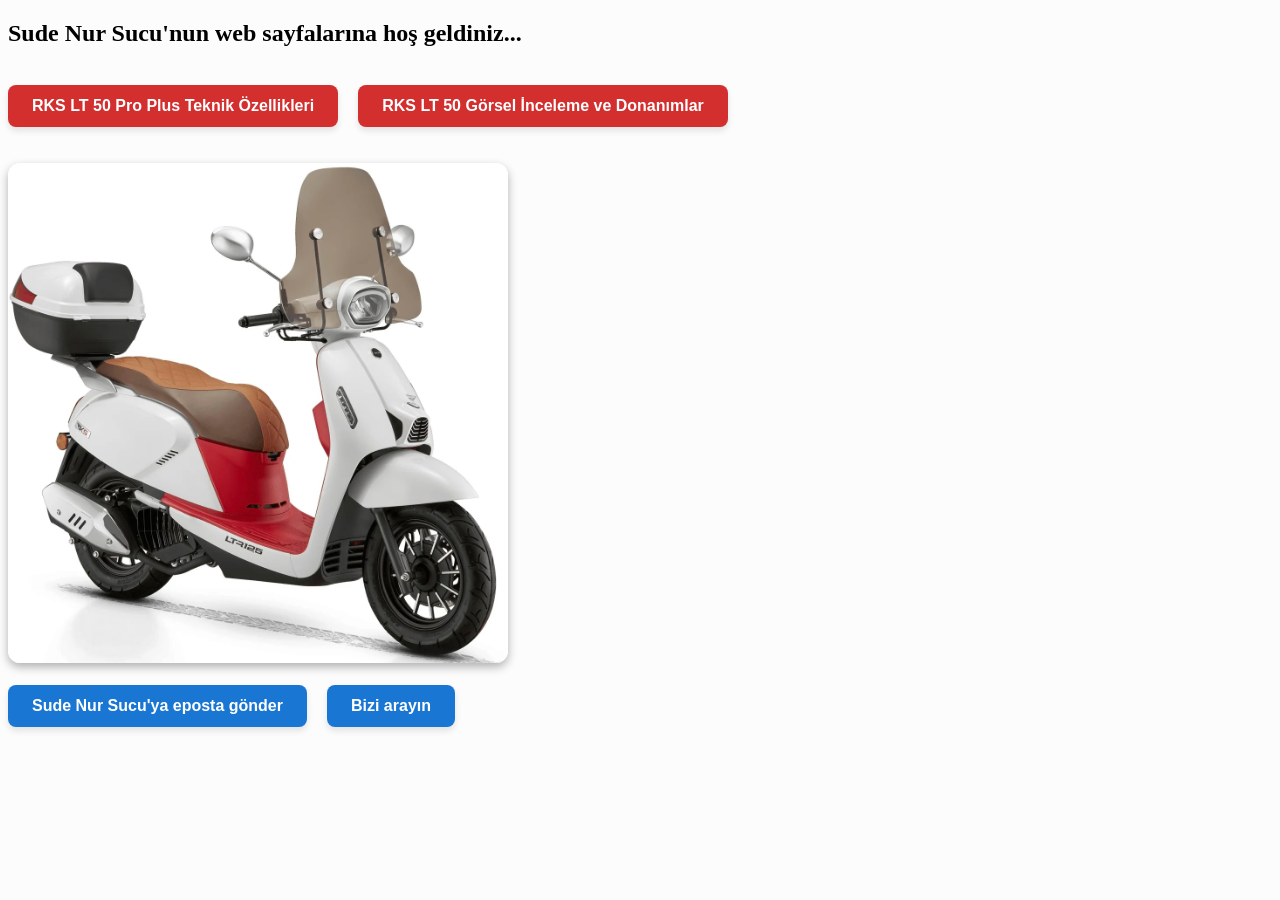
==== index.html @ bdb7a24f "Add files via upload" ====
<!DOCTYPE html>
<html lang="tr">

<head>
    <meta charset="UTF-8">
    <meta name="viewport" content="width=device-width, initial-scale=1.0">
    <title>Sude Nur Sucu - RKS LT 50 Pro Plus</title>

    <style>
        #ana-baslik {
            color: darkred;
            font-family: Arial, sans-serif;
            text-align: center;
        }

        /* Modern Buton Tasarımları */
        .modern-btn {
            background-color: #d32f2f; /* RKS Kırmızısı */
            color: white !important;
            padding: 12px 24px;
            text-align: center;
            text-decoration: none !important;
            display: inline-block;
            font-size: 16px;
            font-family: Arial, sans-serif;
            font-weight: bold;
            border-radius: 8px; /* Yuvarlak Köşe */
            transition: 0.3s; /* Animasyon geçişi */
            box-shadow: 0 4px 6px rgba(0,0,0,0.1);
        }

        .modern-btn:hover {
            background-color: #b71c1c; /* Koyu kırmızı hover */
            transform: translateY(-2px); /* Tıklanma hissi */
            box-shadow: 0 6px 8px rgba(0,0,0,0.2);
        }

        .iletisim-btn {
            background-color: #1976d2; /* Mavi Tonu */
        }

        .iletisim-btn:hover {
            background-color: #1565c0;
        }
    </style>

    <link rel="stylesheet" href="styles.css?v=2">
</head>

<body>

    <!-- Üst Yönlendirmeler (Hocanın İstediği Format) -->
    <h2>Sude Nur Sucu'nun web sayfalarına hoş geldiniz...</h2>
    <br>
    
    <!-- Linkler içeriğe uygun şekilde adlandırıldı -->
    <a href="teknik_ozellikler.html" class="modern-btn">RKS LT 50 Pro Plus Teknik Özellikleri</a>
    &nbsp;&nbsp;&nbsp; <!-- Yan yana durmaları için boşluk bırakıldı -->
    <a href="gorsel_inceleme.html" class="modern-btn">RKS LT 50 Görsel İnceleme ve Donanımlar</a>
    <br><br><br>

    <!-- Ana Manzara Resmi Yerine Motor Resmi Eklendi -->
    <img src="rkslt50proplus.jpg.webp" alt="RKS LT 50 Pro Plus Ana Görsel" width="500" style="border-radius: 12px; box-shadow: 0 4px 10px rgba(0,0,0,0.3);">
    <br><br>
    
    <!-- İletişim Bağlantıları -->
    <a href="mailto:sudenursucu@ornek.com" class="modern-btn iletisim-btn">Sude Nur Sucu'ya eposta gönder</a>
    &nbsp;&nbsp;&nbsp;
    <a href="tel:+905555555555" class="modern-btn iletisim-btn">Bizi arayın</a>
    <br><br>

</body>
</html>
---- styles.css ----
/* Bu dosya sitenin Harici (External) CSS dosyasıdır. */

/* Siteye genel kurallar buradan verilir, o yüzden diğer sayfalara da bu dosyayı bağladığımızda hepsinin tasarımı aynı olur. */
body {
    /* İstersen bütün arka planı buradan değiştirebilirsin. Şimdilik sitemizin arka planı çok uçuk bir gri olacak. */
    background-color: #fcfcfc; 
}

/* Bu sınıfa sahip kutuların etrafına boşluk (margin), iç boşluk (padding) ve kalınlık (bold) vs. ekledik */
.css-kutu-ornek {
    border: 2px solid DodgerBlue;  /* Kutuya 2 piksel kalınlığında düz ve mavi bir çerçeve çiztik */
    padding: 30px;                 /* Çerçeve çizgisi ile içerideki yazı arasında 30 piksellik bir (İç Boşluk) yarattık */
    margin: 50px;                  /* Kutumuzun dışındaki diğer elemanlardan (paragraflar veya duvarlardan) 50 piksel (Dış Boşluk) bıraktık */
    background-color: AliceBlue;   /* Sadece bu kutucuğun arkaplan rengi çok açık bir mavi oldu */
    font-family: Arial, Helvetica, sans-serif; /* Bu kutudaki yazı fontu Arial şekline dönüşsün */
}

/* Sitemizdeki özel bağlantı metinlerinin genel renklerini belirleyelim */
.ozel-baglanti:link {
    color: green;
    background-color: transparent;
    text-decoration: none;
}

.ozel-baglanti:visited {
    color: pink;
    background-color: transparent;
    text-decoration: none;
}

.ozel-baglanti:hover {
    color: red;
    background-color: transparent;
    text-decoration: underline;
}

.ozel-baglanti:active {
    color: yellow;
    background-color: transparent;
    text-decoration: underline;
}

/* Sitemizde buton gibi görünen bir bağlantı tasarlayalım */
.baglanti-butonu {
    background-color: #f44336;
    color: white;
    padding: 15px 25px;
    text-align: center;
    text-decoration: none; /* Alt çizgiyi kaldırdık */
    display: inline-block;
}

.baglanti-butonu:hover, .baglanti-butonu:active {
    background-color: red;
}

/* Modern Buton Tasarımları (RKS Kırmızısı) */
.modern-btn {
    background-color: #d32f2f;
    color: white !important;
    padding: 12px 24px;
    text-align: center;
    text-decoration: none !important;
    display: inline-block;
    font-size: 16px;
    font-family: Arial, sans-serif;
    font-weight: bold;
    border-radius: 8px;
    transition: 0.3s;
    box-shadow: 0 4px 6px rgba(0,0,0,0.1);
}

.modern-btn:hover {
    background-color: #b71c1c;
    transform: translateY(-2px);
    box-shadow: 0 6px 8px rgba(0,0,0,0.2);
}

.iletisim-btn {
    background-color: #1976d2; /* Mavi Tonu */
}

.iletisim-btn:hover {
    background-color: #1565c0;
}
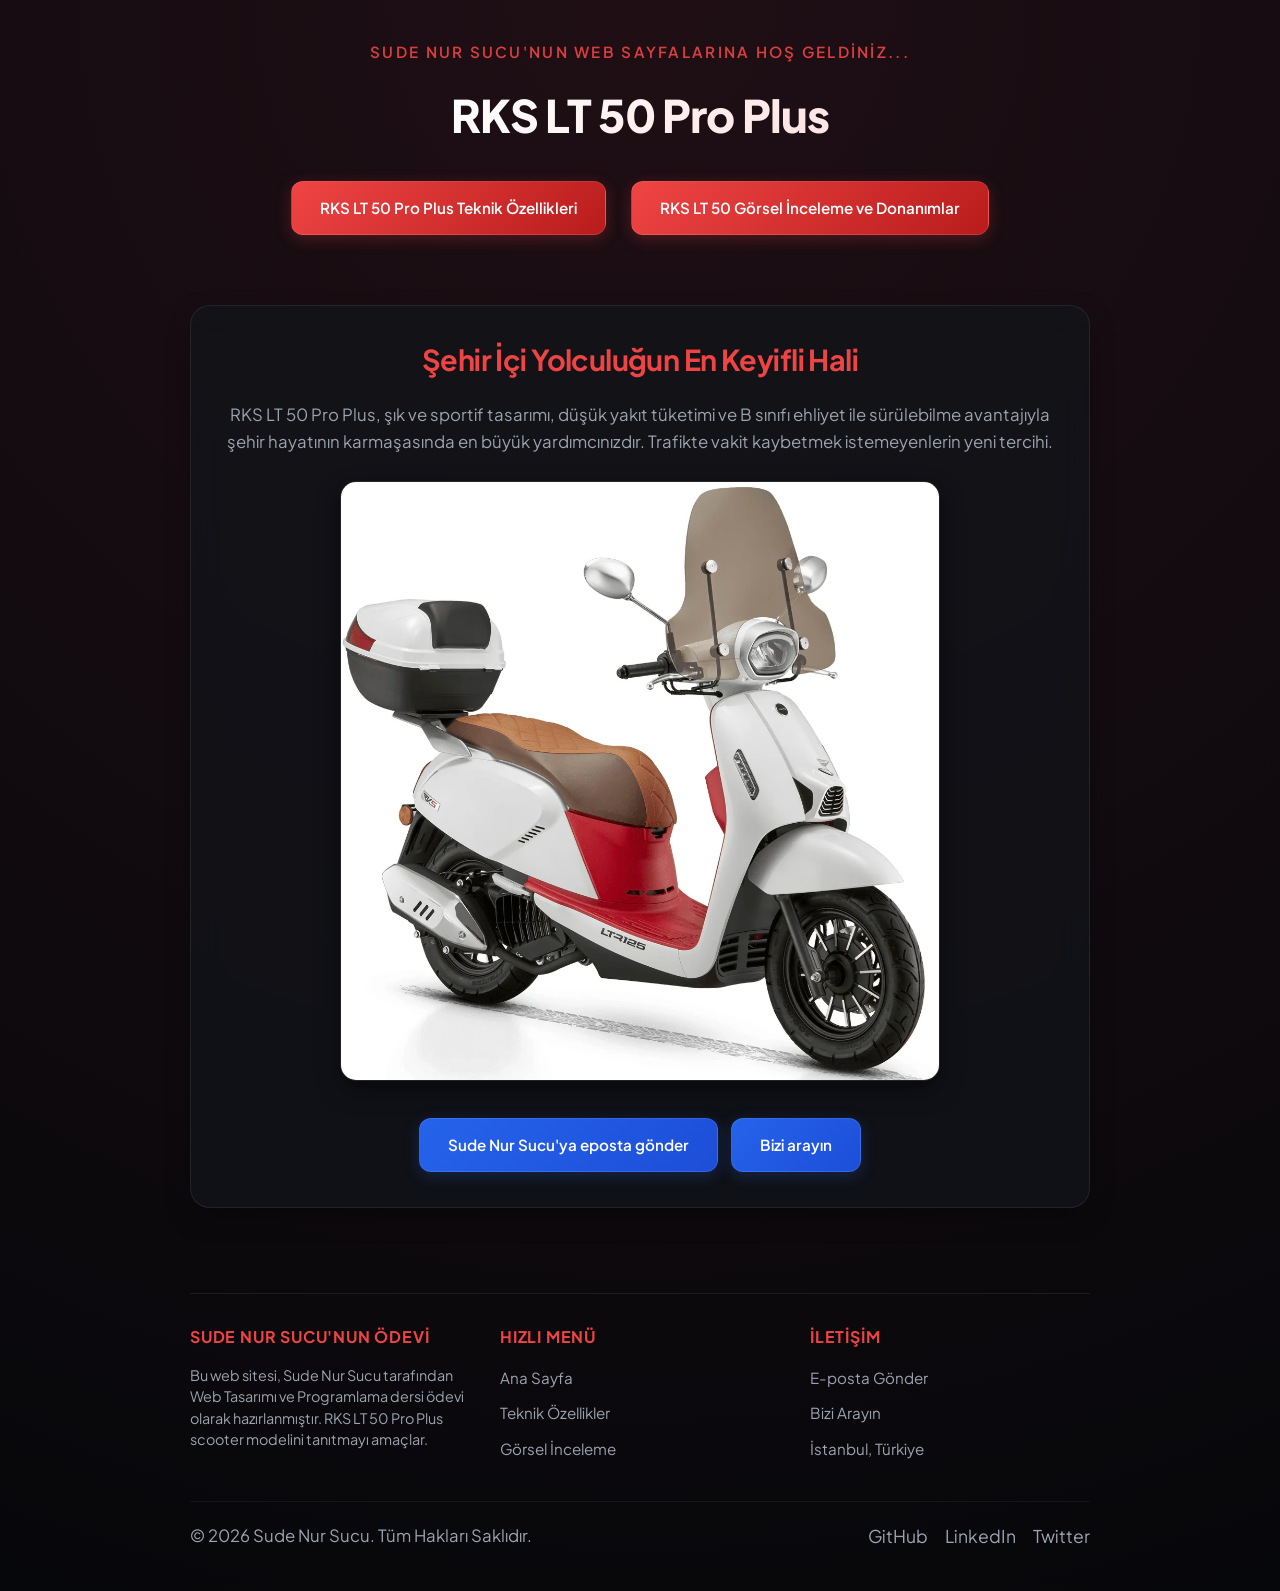
==== commit c8336fcd: "Add files via upload" ====
--- a/index.html
+++ b/index.html
@@ -5,69 +5,73 @@
     <meta charset="UTF-8">
     <meta name="viewport" content="width=device-width, initial-scale=1.0">
     <title>Sude Nur Sucu - RKS LT 50 Pro Plus</title>
-
-    <style>
-        #ana-baslik {
-            color: darkred;
-            font-family: Arial, sans-serif;
-            text-align: center;
-        }
-
-        /* Modern Buton Tasarımları */
-        .modern-btn {
-            background-color: #d32f2f; /* RKS Kırmızısı */
-            color: white !important;
-            padding: 12px 24px;
-            text-align: center;
-            text-decoration: none !important;
-            display: inline-block;
-            font-size: 16px;
-            font-family: Arial, sans-serif;
-            font-weight: bold;
-            border-radius: 8px; /* Yuvarlak Köşe */
-            transition: 0.3s; /* Animasyon geçişi */
-            box-shadow: 0 4px 6px rgba(0,0,0,0.1);
-        }
-
-        .modern-btn:hover {
-            background-color: #b71c1c; /* Koyu kırmızı hover */
-            transform: translateY(-2px); /* Tıklanma hissi */
-            box-shadow: 0 6px 8px rgba(0,0,0,0.2);
-        }
-
-        .iletisim-btn {
-            background-color: #1976d2; /* Mavi Tonu */
-        }
-
-        .iletisim-btn:hover {
-            background-color: #1565c0;
-        }
-    </style>
-
-    <link rel="stylesheet" href="styles.css?v=2">
+    <link rel="stylesheet" href="styles.css?v=3">
 </head>
 
 <body>
 
-    <!-- Üst Yönlendirmeler (Hocanın İstediği Format) -->
-    <h2>Sude Nur Sucu'nun web sayfalarına hoş geldiniz...</h2>
-    <br>
+    <!-- Üst Yönlendirmeler -->
+    <div class="header-welcome">Sude Nur Sucu'nun web sayfalarına hoş geldiniz...</div>
+    <h1 id="ana-baslik">RKS LT 50 Pro Plus</h1>
     
-    <!-- Linkler içeriğe uygun şekilde adlandırıldı -->
-    <a href="teknik_ozellikler.html" class="modern-btn">RKS LT 50 Pro Plus Teknik Özellikleri</a>
-    &nbsp;&nbsp;&nbsp; <!-- Yan yana durmaları için boşluk bırakıldı -->
-    <a href="gorsel_inceleme.html" class="modern-btn">RKS LT 50 Görsel İnceleme ve Donanımlar</a>
-    <br><br><br>
+    <!-- Linkler / Navigasyon Menüsü -->
+    <div class="nav-container">
+        <a href="teknik_ozellikler.html" class="modern-btn">RKS LT 50 Pro Plus Teknik Özellikleri</a>
+        <a href="gorsel_inceleme.html" class="modern-btn">RKS LT 50 Görsel İnceleme ve Donanımlar</a>
+    </div>
 
-    <!-- Ana Manzara Resmi Yerine Motor Resmi Eklendi -->
-    <img src="rkslt50proplus.jpg.webp" alt="RKS LT 50 Pro Plus Ana Görsel" width="500" style="border-radius: 12px; box-shadow: 0 4px 10px rgba(0,0,0,0.3);">
-    <br><br>
-    
-    <!-- İletişim Bağlantıları -->
-    <a href="mailto:sudenursucu@ornek.com" class="modern-btn iletisim-btn">Sude Nur Sucu'ya eposta gönder</a>
-    &nbsp;&nbsp;&nbsp;
-    <a href="tel:+905555555555" class="modern-btn iletisim-btn">Bizi arayın</a>
-    <br><br>
+    <!-- Ana İçerik Kartı -->
+    <div class="content-box center-card">
+        <h2 style="margin-bottom: 20px;">Şehir İçi Yolculuğun En Keyifli Hali</h2>
+        <p>RKS LT 50 Pro Plus, şık ve sportif tasarımı, düşük yakıt tüketimi ve B sınıfı ehliyet ile sürülebilme avantajıyla şehir hayatının karmaşasında en büyük yardımcınızdır. Trafikte vakit kaybetmek istemeyenlerin yeni tercihi.</p>
+        
+        <!-- Ana Manzara Resmi Yerine Motor Resmi -->
+        <div style="margin: 25px 0;">
+            <img src="rkslt50proplus.jpg.webp" 
+                 alt="RKS LT 50 Pro Plus Ana Görsel" 
+                 style="border-radius: 16px; width: 100%; max-width: 600px; border: 1px solid var(--border-color);">
+        </div>
+        
+        <!-- İletişim Bağlantıları -->
+        <div style="margin-top: 25px;">
+            <a href="mailto:sudenursucu@ornek.com" class="modern-btn iletisim-btn">Sude Nur Sucu'ya eposta gönder</a>
+            <a href="tel:+905555555555" class="modern-btn iletisim-btn">Bizi arayın</a>
+        </div>
+    </div>
+
+    <!-- Footer Section -->
+    <footer>
+        <div class="footer-grid">
+            <div class="footer-col">
+                <h4>Sude Nur Sucu'nun Ödevi</h4>
+                <p>Bu web sitesi, Sude Nur Sucu tarafından Web Tasarımı ve Programlama dersi ödevi olarak hazırlanmıştır. RKS LT 50 Pro Plus scooter modelini tanıtmayı amaçlar.</p>
+            </div>
+            <div class="footer-col">
+                <h4>Hızlı Menü</h4>
+                <ul>
+                    <li><a href="index.html">Ana Sayfa</a></li>
+                    <li><a href="teknik_ozellikler.html">Teknik Özellikler</a></li>
+                    <li><a href="gorsel_inceleme.html">Görsel İnceleme</a></li>
+                </ul>
+            </div>
+            <div class="footer-col">
+                <h4>İletişim</h4>
+                <ul>
+                    <li><a href="mailto:sudenursucu@ornek.com">E-posta Gönder</a></li>
+                    <li><a href="tel:+905555555555">Bizi Arayın</a></li>
+                    <li><span style="color: var(--text-secondary); font-size: 0.95rem;">İstanbul, Türkiye</span></li>
+                </ul>
+            </div>
+        </div>
+        <div class="footer-bottom">
+            <p>&copy; 2026 Sude Nur Sucu. Tüm Hakları Saklıdır.</p>
+            <div class="social-links">
+                <a href="https://github.com" target="_blank">GitHub</a>
+                <a href="https://linkedin.com" target="_blank">LinkedIn</a>
+                <a href="https://twitter.com" target="_blank">Twitter</a>
+            </div>
+        </div>
+    </footer>
 
 </body>
 </html>
--- a/styles.css
+++ b/styles.css
@@ -1,85 +1,447 @@
-/* Bu dosya sitenin Harici (External) CSS dosyasıdır. */
-
-/* Siteye genel kurallar buradan verilir, o yüzden diğer sayfalara da bu dosyayı bağladığımızda hepsinin tasarımı aynı olur. */
+@import url('https://fonts.googleapis.com/css2?family=Plus+Jakarta+Sans:wght@300;400;500;600;700;800&display=swap');
+
+:root {
+    --bg-color: #06070a;
+    --card-bg: rgba(18, 20, 26, 0.75);
+    --border-color: rgba(255, 255, 255, 0.08);
+    --text-primary: #f3f4f6;
+    --text-secondary: #9ca3af;
+    --primary-color: #ef4444; /* RKS Kırmızısı */
+    --primary-hover: #dc2626;
+    --secondary-color: #2563eb; /* Mavi */
+    --secondary-hover: #1d4ed8;
+    --accent-glow: rgba(239, 68, 68, 0.15);
+}
+
+* {
+    box-sizing: border-box;
+    margin: 0;
+    padding: 0;
+}
+
 body {
-    /* İstersen bütün arka planı buradan değiştirebilirsin. Şimdilik sitemizin arka planı çok uçuk bir gri olacak. */
-    background-color: #fcfcfc; 
-}
-
-/* Bu sınıfa sahip kutuların etrafına boşluk (margin), iç boşluk (padding) ve kalınlık (bold) vs. ekledik */
-.css-kutu-ornek {
-    border: 2px solid DodgerBlue;  /* Kutuya 2 piksel kalınlığında düz ve mavi bir çerçeve çiztik */
-    padding: 30px;                 /* Çerçeve çizgisi ile içerideki yazı arasında 30 piksellik bir (İç Boşluk) yarattık */
-    margin: 50px;                  /* Kutumuzun dışındaki diğer elemanlardan (paragraflar veya duvarlardan) 50 piksel (Dış Boşluk) bıraktık */
-    background-color: AliceBlue;   /* Sadece bu kutucuğun arkaplan rengi çok açık bir mavi oldu */
-    font-family: Arial, Helvetica, sans-serif; /* Bu kutudaki yazı fontu Arial şekline dönüşsün */
-}
-
-/* Sitemizdeki özel bağlantı metinlerinin genel renklerini belirleyelim */
-.ozel-baglanti:link {
-    color: green;
-    background-color: transparent;
-    text-decoration: none;
-}
-
-.ozel-baglanti:visited {
-    color: pink;
-    background-color: transparent;
-    text-decoration: none;
-}
-
-.ozel-baglanti:hover {
-    color: red;
-    background-color: transparent;
-    text-decoration: underline;
-}
-
-.ozel-baglanti:active {
-    color: yellow;
-    background-color: transparent;
-    text-decoration: underline;
-}
-
-/* Sitemizde buton gibi görünen bir bağlantı tasarlayalım */
+    font-family: 'Plus Jakarta Sans', -apple-system, BlinkMacSystemFont, "Segoe UI", Roboto, Helvetica, Arial, sans-serif;
+    background: radial-gradient(circle at 50% 0%, #1f0f15 0%, #06070a 100%);
+    color: var(--text-primary);
+    min-height: 100vh;
+    display: flex;
+    flex-direction: column;
+    align-items: center;
+    padding: 40px 20px;
+    line-height: 1.6;
+    overflow-x: hidden;
+}
+
+/* Custom Scrollbar */
+::-webkit-scrollbar {
+    width: 8px;
+}
+::-webkit-scrollbar-track {
+    background: #06070a;
+}
+::-webkit-scrollbar-thumb {
+    background: #1f2937;
+    border-radius: 4px;
+}
+::-webkit-scrollbar-thumb:hover {
+    background: var(--primary-color);
+}
+
+/* Typography */
+h1, h2, h3, h4, h5, h6 {
+    font-weight: 700;
+    color: var(--text-primary);
+    margin-bottom: 15px;
+    letter-spacing: -0.02em;
+}
+
+h1 {
+    font-size: 2.8rem;
+    background: linear-gradient(135deg, #ffffff 0%, #fee2e2 100%);
+    -webkit-background-clip: text;
+    -webkit-text-fill-color: transparent;
+    margin-top: 10px;
+    margin-bottom: 25px;
+    font-weight: 800;
+}
+
+h2 {
+    font-size: 1.8rem;
+    color: var(--primary-color);
+}
+
+h3 {
+    font-size: 1.4rem;
+    color: var(--text-primary);
+    margin-top: 15px;
+}
+
+p {
+    color: var(--text-secondary);
+    font-size: 1.05rem;
+    margin-bottom: 20px;
+}
+
+/* Navigation / Header Area */
+.header-welcome {
+    font-size: 0.95rem;
+    text-transform: uppercase;
+    letter-spacing: 0.15em;
+    color: var(--primary-color);
+    margin-bottom: 5px;
+    font-weight: 600;
+    opacity: 0.9;
+}
+
+.nav-container {
+    display: flex;
+    justify-content: center;
+    gap: 15px;
+    flex-wrap: wrap;
+    margin-bottom: 40px;
+    width: 100%;
+    max-width: 900px;
+}
+
+/* Buttons */
+.modern-btn {
+    background: linear-gradient(135deg, var(--primary-color) 0%, #b91c1c 100%);
+    color: #ffffff !important;
+    padding: 14px 28px;
+    font-size: 0.95rem;
+    font-weight: 600;
+    text-decoration: none !important;
+    border-radius: 12px;
+    border: 1px solid rgba(255, 255, 255, 0.1);
+    cursor: pointer;
+    transition: all 0.3s cubic-bezier(0.4, 0, 0.2, 1);
+    box-shadow: 0 4px 15px rgba(239, 68, 68, 0.25);
+    display: inline-flex;
+    align-items: center;
+    justify-content: center;
+    gap: 8px;
+    margin: 5px;
+}
+
+.modern-btn:hover {
+    transform: translateY(-3px);
+    box-shadow: 0 8px 25px rgba(239, 68, 68, 0.45), 0 0 15px var(--accent-glow);
+    background: linear-gradient(135deg, #ff6b6b 0%, #dc2626 100%);
+}
+
+.modern-btn:active {
+    transform: translateY(-1px);
+}
+
+.iletisim-btn {
+    background: linear-gradient(135deg, var(--secondary-color) 0%, #1d4ed8 100%);
+    box-shadow: 0 4px 15px rgba(37, 99, 235, 0.25);
+}
+
+.iletisim-btn:hover {
+    background: linear-gradient(135deg, #60a5fa 0%, #1e40af 100%);
+    box-shadow: 0 8px 25px rgba(37, 99, 235, 0.45);
+}
+
+/* Eski Buton ve Örnek Kutu Stillerinin Korunarak Modernleştirilmesi */
 .baglanti-butonu {
-    background-color: #f44336;
-    color: white;
-    padding: 15px 25px;
-    text-align: center;
-    text-decoration: none; /* Alt çizgiyi kaldırdık */
-    display: inline-block;
-}
-
-.baglanti-butonu:hover, .baglanti-butonu:active {
-    background-color: red;
-}
-
-/* Modern Buton Tasarımları (RKS Kırmızısı) */
-.modern-btn {
-    background-color: #d32f2f;
+    background: linear-gradient(135deg, #f44336 0%, #d32f2f 100%);
     color: white !important;
-    padding: 12px 24px;
+    padding: 14px 28px;
     text-align: center;
     text-decoration: none !important;
     display: inline-block;
-    font-size: 16px;
-    font-family: Arial, sans-serif;
-    font-weight: bold;
-    border-radius: 8px;
-    transition: 0.3s;
-    box-shadow: 0 4px 6px rgba(0,0,0,0.1);
-}
-
-.modern-btn:hover {
-    background-color: #b71c1c;
+    border-radius: 12px;
+    font-weight: 600;
+    transition: all 0.3s ease;
+    box-shadow: 0 4px 12px rgba(244, 67, 54, 0.2);
+}
+
+.baglanti-butonu:hover, .baglanti-butonu:active {
+    background: linear-gradient(135deg, #ff5252 0%, #b71c1c 100%);
     transform: translateY(-2px);
-    box-shadow: 0 6px 8px rgba(0,0,0,0.2);
-}
-
-.iletisim-btn {
-    background-color: #1976d2; /* Mavi Tonu */
-}
-
-.iletisim-btn:hover {
-    background-color: #1565c0;
-}
+    box-shadow: 0 6px 18px rgba(244, 67, 54, 0.4);
+}
+
+.css-kutu-ornek {
+    border: 2px solid #ef4444;
+    padding: 30px;
+    margin: 25px auto;
+    width: 100%;
+    max-width: 900px;
+    background: rgba(239, 68, 68, 0.05);
+    backdrop-filter: blur(12px);
+    border-radius: 20px;
+    box-shadow: 0 8px 25px rgba(0, 0, 0, 0.4);
+    font-family: inherit;
+}
+
+/* Özel Bağlantı Stilleri (Hocanın İstediği Özelliklerin Korunması) */
+.ozel-baglanti:link {
+    color: #34d399; /* Yeşil ton */
+    background-color: transparent;
+    text-decoration: none;
+}
+
+.ozel-baglanti:visited {
+    color: #f472b6; /* Pembe ton */
+    background-color: transparent;
+    text-decoration: none;
+}
+
+.ozel-baglanti:hover {
+    color: #ef4444; /* Kırmızı ton */
+    background-color: transparent;
+    text-decoration: underline;
+}
+
+.ozel-baglanti:active {
+    color: #fbbf24; /* Sarı ton */
+    background-color: transparent;
+    text-decoration: underline;
+}
+
+/* Modern Card Layouts (Box'lar) */
+.content-box, .modern-card {
+    background: var(--card-bg);
+    backdrop-filter: blur(16px);
+    -webkit-backdrop-filter: blur(16px);
+    border: 1px solid var(--border-color);
+    border-radius: 20px;
+    padding: 30px;
+    margin: 25px auto;
+    width: 100%;
+    max-width: 900px;
+    box-shadow: 0 10px 30px -10px rgba(0, 0, 0, 0.5);
+    text-align: left;
+    transition: all 0.3s ease;
+}
+
+.content-box:hover, .modern-card:hover {
+    border-color: rgba(239, 68, 68, 0.3);
+    box-shadow: 0 15px 35px -10px rgba(0, 0, 0, 0.6), 0 0 15px rgba(239, 68, 68, 0.05);
+    transform: translateY(-2px);
+}
+
+.center-card {
+    text-align: center;
+}
+
+/* Images */
+img {
+    max-width: 100%;
+    height: auto;
+    border: 1px solid var(--border-color);
+    box-shadow: 0 10px 25px rgba(0,0,0,0.4);
+    transition: all 0.3s ease;
+}
+
+img:hover {
+    transform: scale(1.01);
+}
+
+/* Code block & Pre */
+pre {
+    background: #030712;
+    padding: 20px;
+    border-radius: 12px;
+    border: 1px solid var(--border-color);
+    font-family: 'Fira Code', monospace, Courier;
+    color: #fca5a5;
+    overflow-x: auto;
+    margin: 20px 0;
+    font-size: 0.95rem;
+}
+
+/* Blockquote */
+blockquote {
+    border-left: 4px solid var(--primary-color);
+    background: rgba(239, 68, 68, 0.05);
+    padding: 20px;
+    border-radius: 0 12px 12px 0;
+    margin: 20px 0;
+    font-style: italic;
+    color: var(--text-primary);
+}
+
+blockquote cite {
+    display: block;
+    margin-top: 10px;
+    font-size: 0.85rem;
+    color: var(--text-secondary);
+    font-style: normal;
+}
+
+q {
+    color: var(--primary-color);
+    font-style: italic;
+    font-weight: 500;
+}
+
+/* Text formatting tags */
+mark {
+    background-color: rgba(239, 68, 68, 0.25);
+    color: #f87171;
+    padding: 2px 6px;
+    border-radius: 4px;
+}
+
+del {
+    color: #ef4444;
+    text-decoration: line-through;
+}
+
+ins {
+    color: #10b981;
+    text-decoration: none;
+    border-bottom: 1px dashed #10b981;
+}
+
+small {
+    font-size: 0.85rem;
+    color: var(--text-secondary);
+}
+
+/* Float styling box */
+.float-box {
+    overflow: auto;
+    min-height: 120px;
+}
+
+.float-box img {
+    float: right;
+    margin-left: 20px;
+    margin-bottom: 10px;
+    border: 2px solid var(--primary-color);
+}
+
+/* Divider */
+hr {
+    border: 0;
+    height: 1px;
+    background: linear-gradient(to right, transparent, var(--border-color), transparent);
+    margin: 40px 0;
+}
+
+/* Footer Section */
+footer {
+    width: 100%;
+    max-width: 900px;
+    margin-top: 60px;
+    border-top: 1px solid var(--border-color);
+    padding-top: 30px;
+    text-align: center;
+}
+
+.footer-grid {
+    display: grid;
+    grid-template-columns: repeat(auto-fit, minmax(200px, 1fr));
+    gap: 30px;
+    text-align: left;
+    margin-bottom: 30px;
+}
+
+.footer-col h4 {
+    color: var(--primary-color);
+    font-size: 1rem;
+    margin-bottom: 15px;
+    text-transform: uppercase;
+    letter-spacing: 0.05em;
+}
+
+.footer-col ul {
+    list-style: none;
+}
+
+.footer-col ul li {
+    margin-bottom: 10px;
+}
+
+.footer-col ul li a {
+    color: var(--text-secondary);
+    text-decoration: none;
+    transition: color 0.2s ease;
+    font-size: 0.95rem;
+}
+
+.footer-col ul li a:hover {
+    color: var(--primary-color);
+}
+
+.footer-col p {
+    font-size: 0.9rem;
+    color: var(--text-secondary);
+    line-height: 1.5;
+}
+
+.footer-bottom {
+    border-top: 1px solid rgba(255, 255, 255, 0.05);
+    padding-top: 20px;
+    color: var(--text-secondary);
+    font-size: 0.85rem;
+    display: flex;
+    justify-content: space-between;
+    align-items: center;
+    flex-wrap: wrap;
+    gap: 15px;
+}
+
+.footer-bottom p {
+    margin-bottom: 0;
+}
+
+.social-links a {
+    color: var(--text-secondary);
+    text-decoration: none;
+    margin-left: 15px;
+    font-size: 1.1rem;
+    transition: color 0.2s ease;
+}
+
+.social-links a:hover {
+    color: var(--primary-color);
+}
+
+/* Responsive elements */
+@media (max-width: 768px) {
+    body {
+        padding: 20px 15px;
+    }
+    
+    h1 {
+        font-size: 2.2rem;
+    }
+    
+    .nav-container {
+        flex-direction: column;
+        gap: 10px;
+    }
+    
+    .modern-btn {
+        width: 100%;
+        margin: 5px 0;
+    }
+    
+    .content-box, .modern-card {
+        padding: 20px;
+    }
+    
+    .footer-grid {
+        grid-template-columns: 1fr;
+        text-align: center;
+    }
+    
+    .footer-col h4 {
+        margin-top: 15px;
+        text-align: center;
+    }
+    
+    .footer-col ul {
+        text-align: center;
+    }
+    
+    .footer-bottom {
+        flex-direction: column;
+        text-align: center;
+    }
+}
